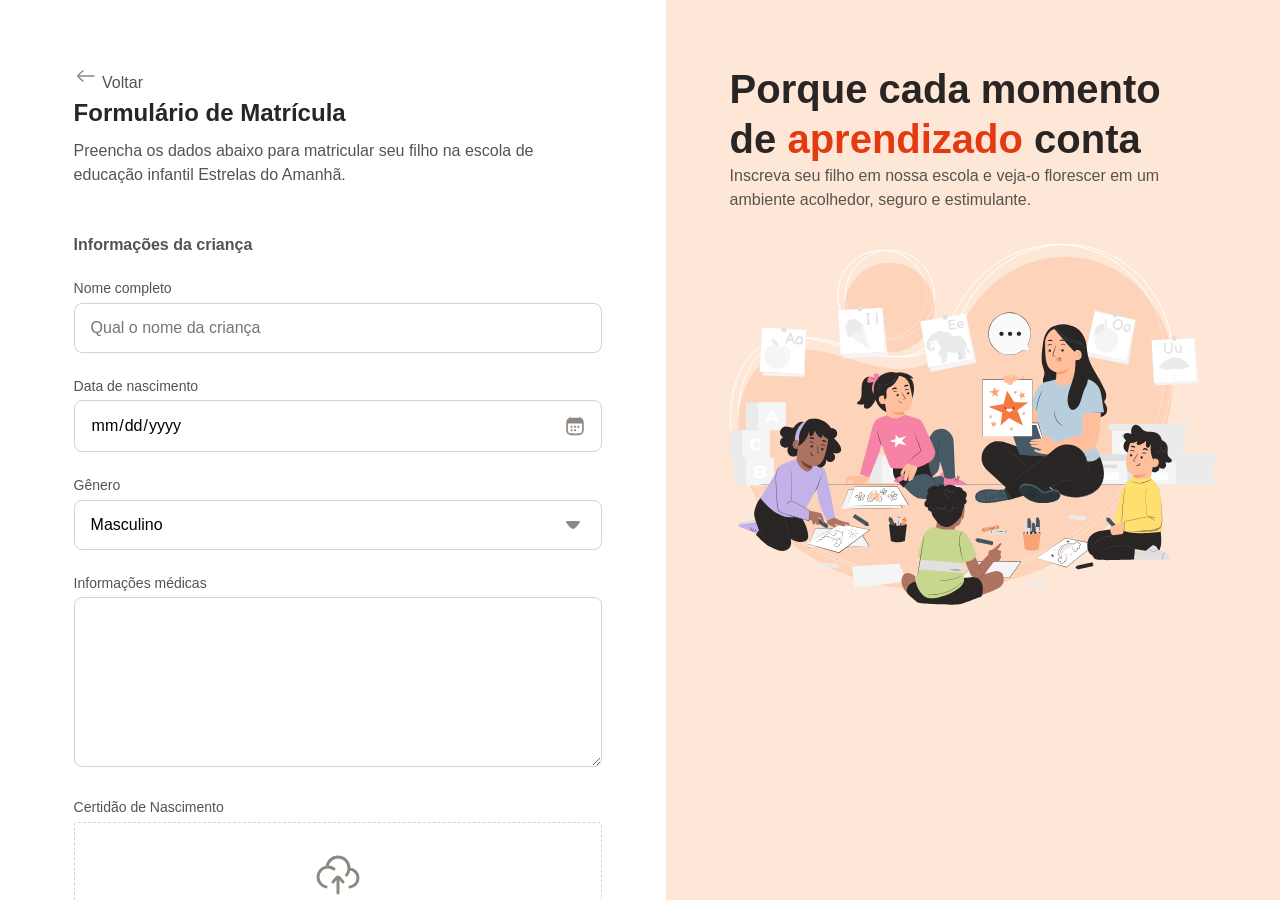
==== Formulario de Matricula/index.html @ b13638f4 "trabalhando no campo envio de arquivos" ====
<!DOCTYPE html>
<html lang="pt-br">

<head>
    <link rel="preconnect" href="https://fonts.googleapis.com">
    <link rel="preconnect" href="https://fonts.gstatic.com" crossorigin>

    <meta charset="UTF-8">
    <meta name="viewport" content="width=device-width, initial-scale=1.0">
    <title>Estrelas do Amanhã</title>

    <link rel="stylesheet" href="styles/index.css">

    <link href="https://fonts.googleapis.com/css2?family=P
    oppins:ital,wght@0,100;0,200;0,300;0,400;0,500;0
    ,600;0,700;0,800;0,900;1,100;1,200;1,300;1,400;1
    ,500;1,600;1,700;1,800;1,900&display=swap" rel="stylesheet">

</head>

<body>
    <div id="app">
        <main>
            <div class="main-container">
                <div id="back">
                    <img src="assets/icons/arrow-left-02.svg" alt="Seta para voltar">
                    <span>Voltar</span>
                </div>

                <h1>Formulário de Matrícula</h1>
                <p>Preencha os dados abaixo para matricular
                    seu filho na escola de educação infantil
                    Estrelas do Amanhã.</p>

                <form action="" method="post" enctype="multipart/form-data">
                    <fieldset class="child-info">
                        <legend>Informações da criança</legend>

                        <div id="input-wrapper">
                            <label for="fullname">Nome completo</label>
                            <input id="fullname" type="text" placeholder="Qual o nome da criança" name="fullname">
                        </div>

                        <div id="input-wrapper">
                            <label for="age">Data de nascimento</label>
                            <input id="age" type="date" name="age">
                        </div>

                        <div id="select-wrapper">
                            <label for="gender">Gênero</label>
                            <select name="gender" id="gender">
                                <option value="male">Masculino</option>
                                <option value="female">Feminino</option>
                                <option value="na">Prefiro não informar</option>
                            </select>
                        </div>

                        <div class="textarea-wrapper">
                            <label for="medical-info">Informações médicas</label>
                            <textarea name="medical-info" id="medical-info" cols="30" rows="6"
                                placeholder="A criança tem alguma condição médica que a escola precisa estar ciente?">
                            </textarea>

                        </div>

                        <div class="droparea-wrapper">

                            <label for="birth-file">Certidão de Nascimento</label>

                            <div class="dropzone">
                             <input type="file" id="birth-file" name="birth-file">
                            <img src="assets/icons/cloud-upload.svg" alt="" class="icon-normal">
                            <img src="assets/icons/cloud-hover.svg" alt="" class="icon-hover">
                            <p>Clique para selecionar o arquivo</p>
                            </div>
                            
                        </div>
                    </fieldset>
                </form>
            </div>
        </main>

        <aside>
            <div class="aside-container">
                <header alt="Logo estrelas do amanhã">
                    <h2>Porque cada momento de
                        <span>aprendizado</span>
                        conta
                    </h2>
                    <p>Inscreva seu filho em nossa escola e
                        veja-o florescer em um ambiente acolhedor,
                        seguro e estimulante.</p>
                </header>

                <img src="assets/Illustration.svg" alt="ilustração de crianças prestando atenção
             em uma professora">
            </div>
        </aside>
    </div>
</body>

</html>
<img src="assets/logo.svg"
---- Formulario de Matricula/styles/index.css ----
@import url(global.css);
@import url(layout.css);
@import url(forms.css);
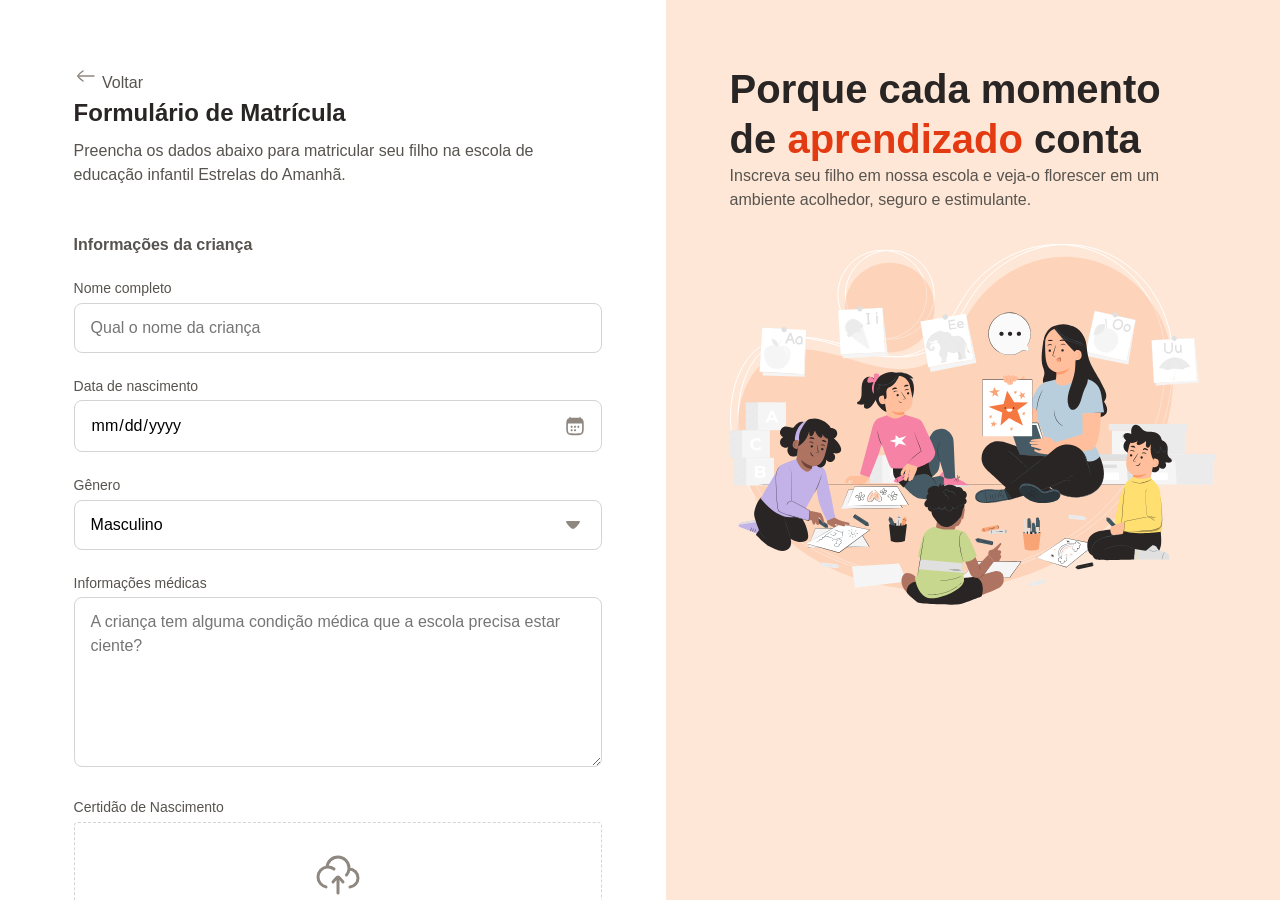
==== commit f083affe: "trabalhando no input do checkbox" ====
--- a/Formulario de Matricula/index.html
+++ b/Formulario de Matricula/index.html
@@ -58,8 +58,7 @@
                         <div class="textarea-wrapper">
                             <label for="medical-info">Informações médicas</label>
                             <textarea name="medical-info" id="medical-info" cols="30" rows="6"
-                                placeholder="A criança tem alguma condição médica que a escola precisa estar ciente?">
-                            </textarea>
+                                placeholder="A criança tem alguma condição médica que a escola precisa estar ciente?"></textarea>
 
                         </div>
 
@@ -76,6 +75,168 @@
                             
                         </div>
                     </fieldset>
+
+                    <fieldset class="address">
+                        <legend>Endereço residencial</legend>
+
+                        <div class="input-wrapper">
+                            <label for="cep">CEP</label>
+                            <input id="cep" type="text"  name="cep">
+                        </div>
+
+                         <div class="flex">
+                        <div class="input-wrapper flex-2">
+                            <label for="street">Rua</label>
+                            <input id="street" type="text"  name="street" value="Rua das Flores" disabled>
+                        </div>
+
+                        <div class="input-wrapper flex-1">
+                            <label for="number">Número</label>
+                            <input id="number" type="number"  name="number">
+                        </div>
+                        </div>
+
+                        <div class="flex">
+                        <div class="input-wrapper flex-2">
+                            <label for="city">Cidade</label>
+                            <input id="city" type="text"  name="city" value="São Paulo" disabled>
+                        </div>
+
+                        <div class="input-wrapper flex-1">
+                            <label for="state">Estado</label>
+                            <input id="state" type="text" name="state" value="SP" disabled>
+                        </div>
+                        </div>
+                        
+                    </fieldset>
+
+                    <fieldset class="gardian">
+                        <legend>Dados do Responsável</legend>
+
+                        <div class="input-wrapper">
+                            <label for="gardian">Nome do Responsável</label>
+                            <input type="text" id="gardian" name="gardian">
+                            <small>Pincipal responsável legal e contato de emergência</small></div>
+
+                            <div class="input-wrapper">
+                            <label for="phone">Telefone </label>
+                            <input type="tel" id="phone" name="phone" placeholder="(99) 9 9999-9999">
+                           </div>
+
+                            <div class="input-wrapper">
+                            <label for="mail">E-mail </label>
+                            <input type="email" id="mail" name="mail" placeholder="exemplo@dominio.com" required>
+                            <div class="error">
+                                <img src="assets/icons/alert-circle.svg" alt="icone de alerta">
+                                <span>Insira um e-mail Válido</span>
+                            </div>
+                           </div>
+                    </fieldset>
+
+                    <fieldset class="enroll-options">
+                        <legend>Opções de Matrícula</legend>
+
+                        <div class="input-wrapper">
+                        <label >Selecione o turno de estudo</label>
+
+                        <div class="radio-wrapper">
+
+                            <div class="radio-inner">
+                                <div class="radio-image"> </div>
+                                <input type="radio" name="study-shirt" 
+                                value="morning" id="morning">
+                                <img src="assets/icons/sun-cloud-02.svg" alt="icone de sol com nuvem">
+
+                            <label for="morning">
+                                Manhã</label>      
+                            </div>
+
+                             <div class="radio-inner">
+                                <div class="radio-image"> </div>
+                                <input type="radio" name="study-shirt" 
+                                value="evening" id="evening">
+                                <img src="assets/icons/sun-02.svg" alt="icone de sol com nuvem">
+                               
+                                <label for="evening">
+                                Tarde
+                            </label>      
+
+                            </div>
+                        </div>
+
+                    </div>
+
+                    <div class="input-wrapper">
+                        <label for="">Em qual esporte você gostaria de
+                        inscrever seu filho?</label>
+
+                        <div class="radio-wrapper">
+                            <div class="radio-inner">
+                                <div class="radio-image"></div>
+                                <input type="radio" name="sport"
+                                 id="football">
+                                 <img src="/assets/icons/football.svg" 
+                                 alt=" icone de bola de futebol">
+                                 <label for="football">Futebol</label>
+                            </div>
+                            
+                            <div class="radio-inner">
+                               <div class="radio-image"></div>
+                               <input type="radio" name="sport"
+                                id="basketball">
+                                <img src="/assets/icons/basketball-02.svg" 
+                                alt=" icone de bola de basquete">
+                                <label for="basketball">Basquete</label>
+                       </div>
+
+                            <div class="radio-inner">
+                                <div class="radio-image"></div>
+                                <input type="radio" name="sport"
+                                 id="swimming">
+                                 <img src="/assets/icons/swimming.svg" 
+                                 alt=" icone de bola de futebol">
+                                 <label for="swimming">Natação</label>
+                                
+                            </div>
+
+
+                        <div class="radio-inner">
+                                <div class="radio-image"></div>
+                                <input type="radio" name="sport"
+                                 id="yoga">
+                                 <img src="/assets/icons/yoga-02.svg" 
+                                 alt=" icone de bola de futebol">
+                                 <label for="yoga">Yoga</label>
+                                
+                            </div>
+
+                             <div class="radio-inner">
+                                <div class="radio-image"></div>
+                                <input type="radio" name="sport"
+                                 id="volleyball">
+                                 <img src="/assets/icons/volleyball.svg" 
+                                 alt=" icone de bola de vôlei">
+                                 <label for="volleyball">Vôlei</label>
+                    </div>
+
+                     <div class="radio-inner">
+                                <div class="radio-image"></div>
+                                <input type="radio" name="sport"
+                                 id="boxing">
+                                 <img src="/assets/icons/boxing-glove-01.svg" 
+                                 alt=" icone de bola de vôlei">
+                                 <label for="boxing">Boxe</label>
+                    </div>
+                    </fieldset>
+
+                    <div class="terms-wrapper input-wapper checkbox-wrapper">
+                        <div class="checkbox-image"></div>
+                        <input type="checkbox" id="terms" name="terms">
+                       
+                    <label for="terms">Declaro que li e concordo com os <strong>Termos e 
+                        Condições</strong> e com a <strong>Política de Privacidade</strong>
+                    da escola Estrela do Amanhã</label>
+                    </div>
                 </form>
             </div>
         </main>
@@ -92,7 +253,8 @@
                         seguro e estimulante.</p>
                 </header>
 
-                <img src="assets/Illustration.svg" alt="ilustração de crianças prestando atenção
+                <img src="assets/Illustration.svg" 
+                alt="ilustração de crianças prestando atenção
              em uma professora">
             </div>
         </aside>
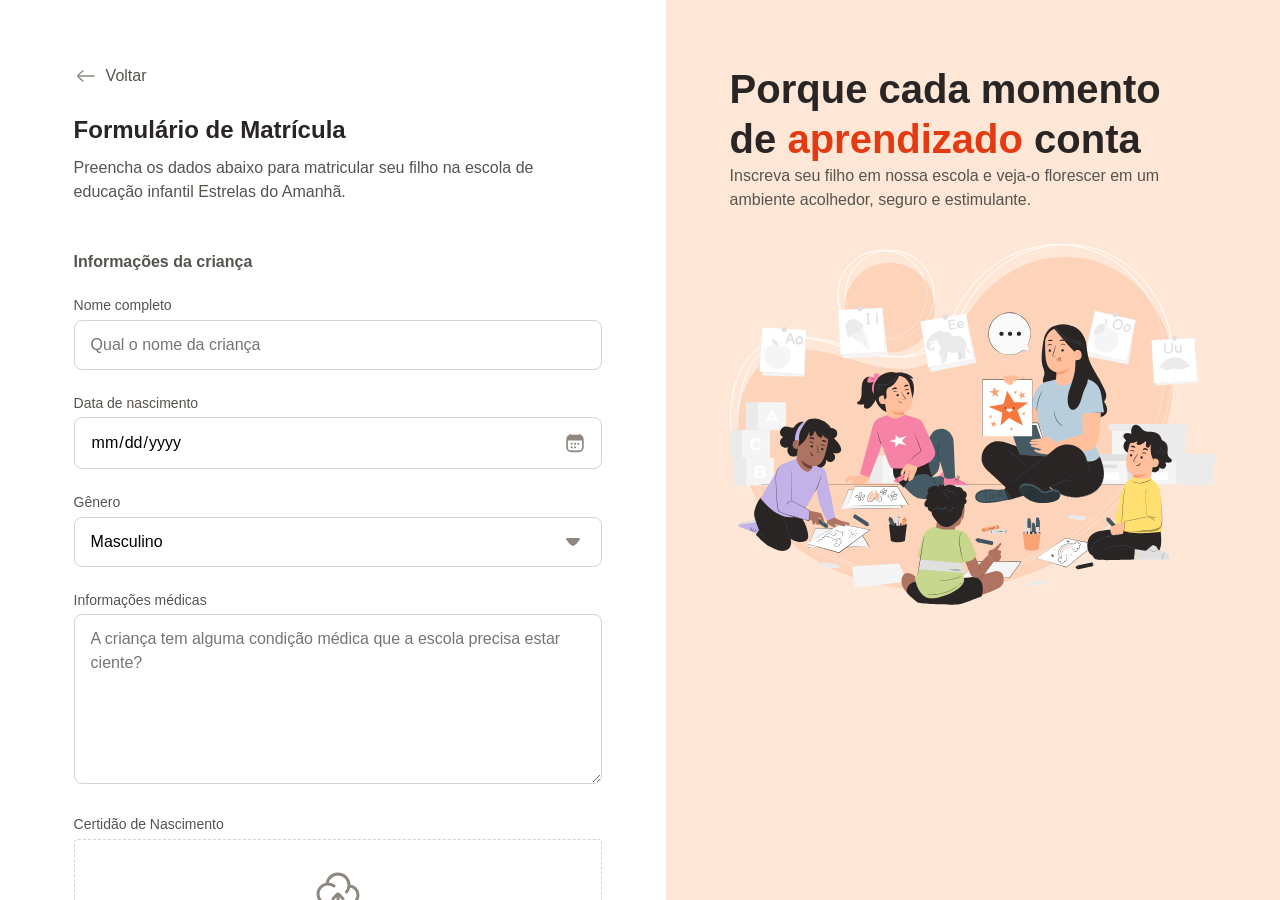
==== commit 5119a658: "criando os botoes do formulario" ====
--- a/Formulario de Matricula/index.html
+++ b/Formulario de Matricula/index.html
@@ -22,7 +22,7 @@
     <div id="app">
         <main>
             <div class="main-container">
-                <div id="back">
+                <div class="back">
                     <img src="assets/icons/arrow-left-02.svg" alt="Seta para voltar">
                     <span>Voltar</span>
                 </div>
@@ -236,6 +236,14 @@
                     <label for="terms">Declaro que li e concordo com os <strong>Termos e 
                         Condições</strong> e com a <strong>Política de Privacidade</strong>
                     da escola Estrela do Amanhã</label>
+                    </div>
+
+                    <div class="action-wrapper">
+                        <button class="btn-secondary" type="button">
+                            Salvar respostas</button>
+
+                            <button class="btn-primary" type="submit">
+                                Fazer matrícula</button>
                     </div>
                 </form>
             </div>
